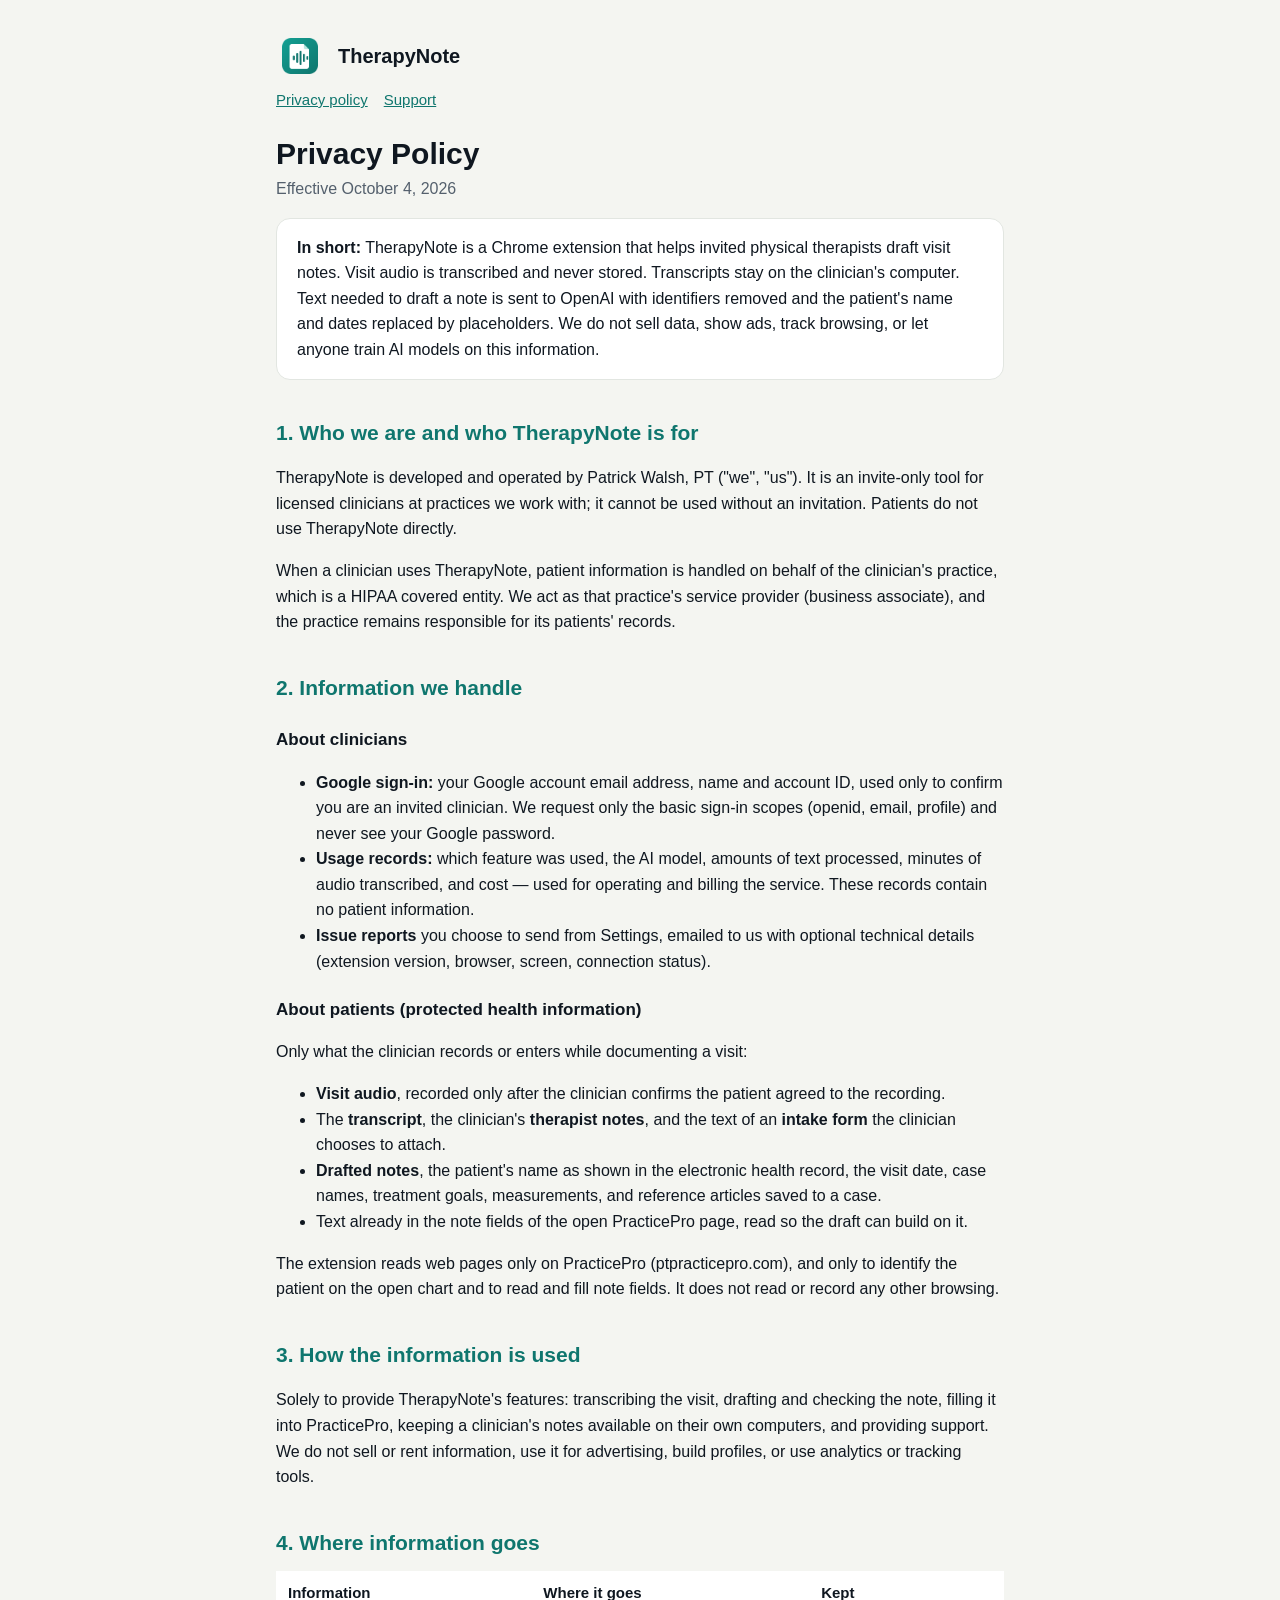
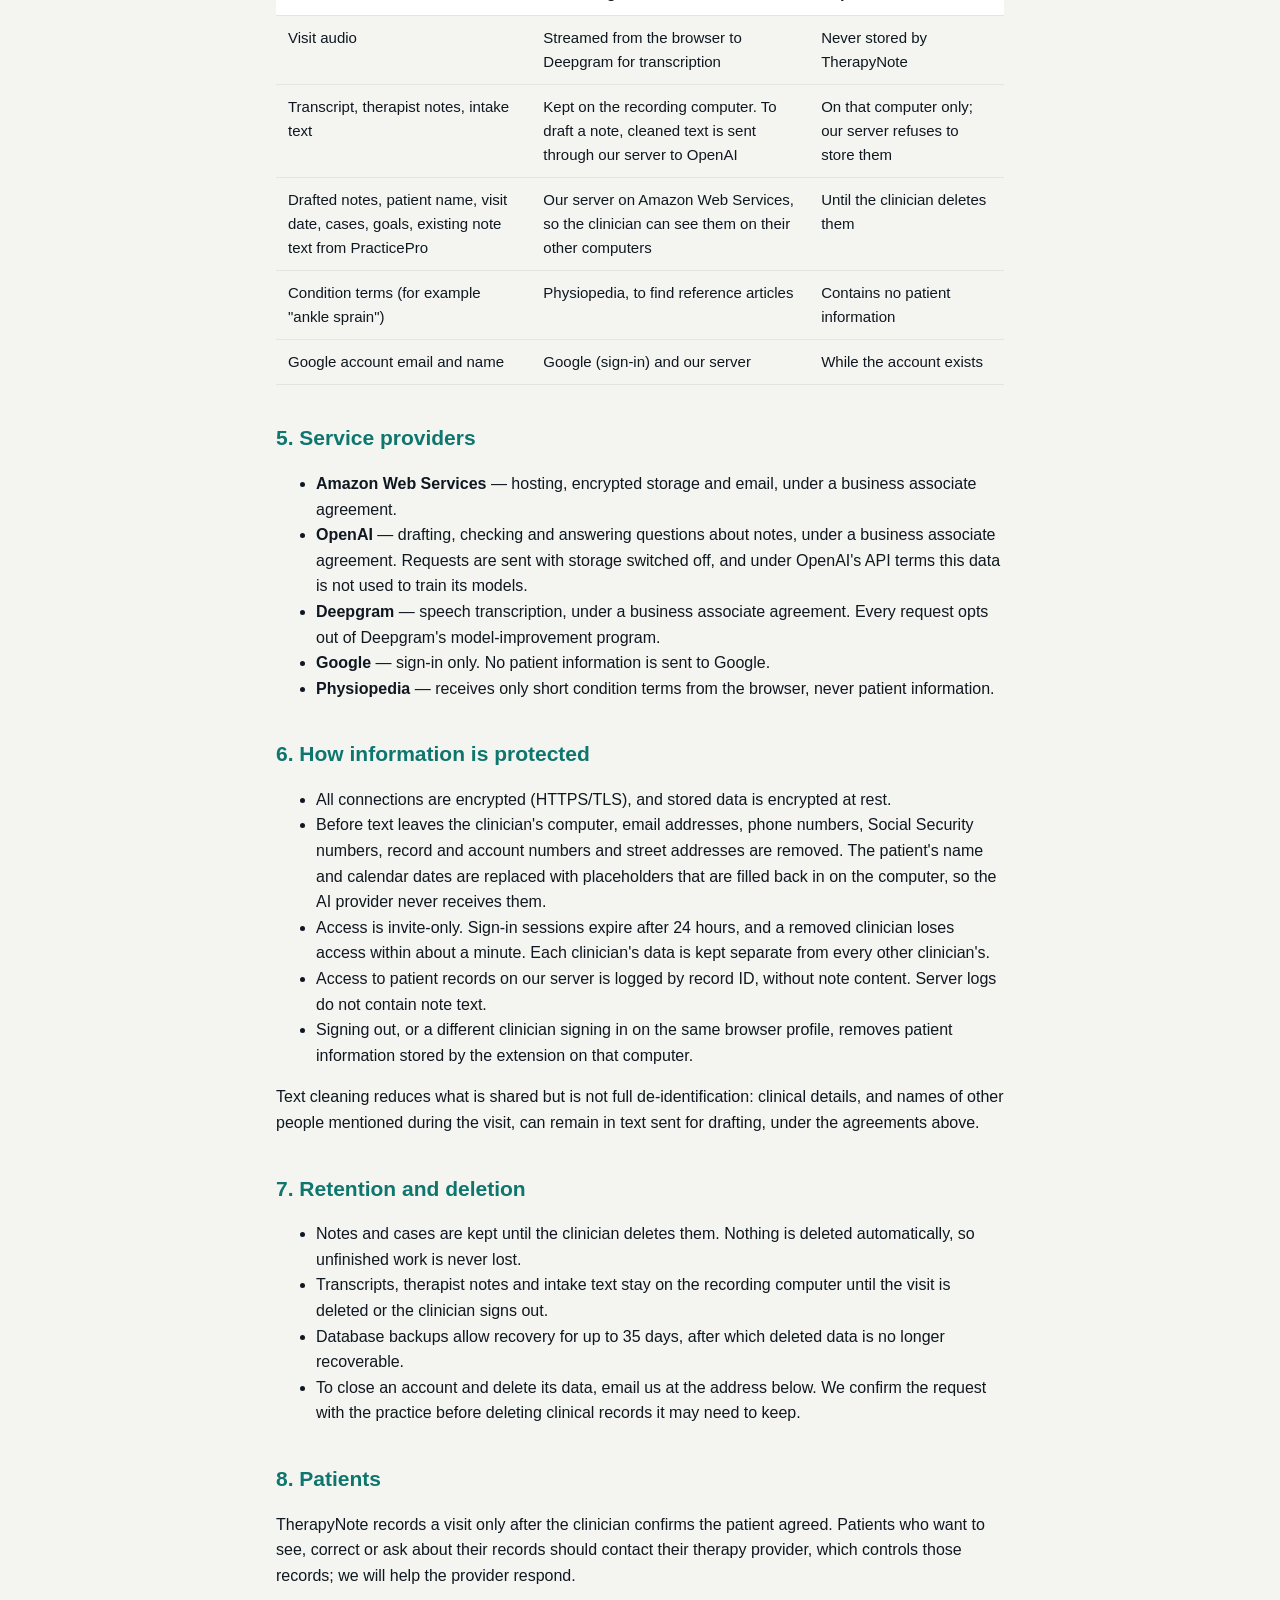
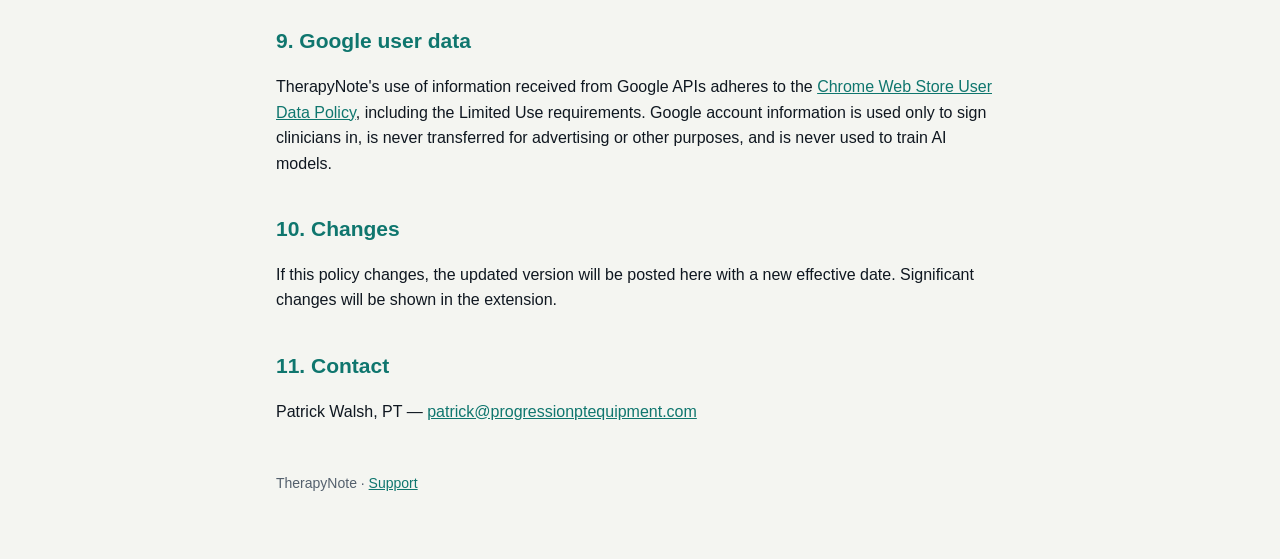
==== index.html @ 8d83c7b3 "Privacy policy and support pages for TherapyNote" ====
<!doctype html>
<html lang="en">
<head>
  <meta charset="utf-8">
  <meta name="viewport" content="width=device-width, initial-scale=1">
  <title>TherapyNote Privacy Policy</title>
  <meta name="description" content="How the TherapyNote Chrome extension handles clinician and patient information.">
  <link rel="icon" href="icon.png">
  <link rel="stylesheet" href="style.css">
</head>
<body>
<main>
  <header><img src="icon.png" alt=""><a href="./">TherapyNote</a></header>
  <nav><a href="./">Privacy policy</a><a href="support.html">Support</a></nav>

  <h1>Privacy Policy</h1>
  <p class="meta">Effective October 4, 2026</p>

  <div class="card">
    <p><strong>In short:</strong> TherapyNote is a Chrome extension that helps invited physical therapists draft visit notes. Visit audio is transcribed and never stored. Transcripts stay on the clinician's computer. Text needed to draft a note is sent to OpenAI with identifiers removed and the patient's name and dates replaced by placeholders. We do not sell data, show ads, track browsing, or let anyone train AI models on this information.</p>
  </div>

  <h2>1. Who we are and who TherapyNote is for</h2>
  <p>TherapyNote is developed and operated by Patrick Walsh, PT ("we", "us"). It is an invite-only tool for licensed clinicians at practices we work with; it cannot be used without an invitation. Patients do not use TherapyNote directly.</p>
  <p>When a clinician uses TherapyNote, patient information is handled on behalf of the clinician's practice, which is a HIPAA covered entity. We act as that practice's service provider (business associate), and the practice remains responsible for its patients' records.</p>

  <h2>2. Information we handle</h2>
  <h3>About clinicians</h3>
  <ul>
    <li><strong>Google sign-in:</strong> your Google account email address, name and account ID, used only to confirm you are an invited clinician. We request only the basic sign-in scopes (openid, email, profile) and never see your Google password.</li>
    <li><strong>Usage records:</strong> which feature was used, the AI model, amounts of text processed, minutes of audio transcribed, and cost — used for operating and billing the service. These records contain no patient information.</li>
    <li><strong>Issue reports</strong> you choose to send from Settings, emailed to us with optional technical details (extension version, browser, screen, connection status).</li>
  </ul>

  <h3>About patients (protected health information)</h3>
  <p>Only what the clinician records or enters while documenting a visit:</p>
  <ul>
    <li><strong>Visit audio</strong>, recorded only after the clinician confirms the patient agreed to the recording.</li>
    <li>The <strong>transcript</strong>, the clinician's <strong>therapist notes</strong>, and the text of an <strong>intake form</strong> the clinician chooses to attach.</li>
    <li><strong>Drafted notes</strong>, the patient's name as shown in the electronic health record, the visit date, case names, treatment goals, measurements, and reference articles saved to a case.</li>
    <li>Text already in the note fields of the open PracticePro page, read so the draft can build on it.</li>
  </ul>
  <p>The extension reads web pages only on PracticePro (ptpracticepro.com), and only to identify the patient on the open chart and to read and fill note fields. It does not read or record any other browsing.</p>

  <h2>3. How the information is used</h2>
  <p>Solely to provide TherapyNote's features: transcribing the visit, drafting and checking the note, filling it into PracticePro, keeping a clinician's notes available on their own computers, and providing support. We do not sell or rent information, use it for advertising, build profiles, or use analytics or tracking tools.</p>

  <h2>4. Where information goes</h2>
  <table>
    <thead><tr><th>Information</th><th>Where it goes</th><th>Kept</th></tr></thead>
    <tbody>
      <tr><td>Visit audio</td><td>Streamed from the browser to Deepgram for transcription</td><td>Never stored by TherapyNote</td></tr>
      <tr><td>Transcript, therapist notes, intake text</td><td>Kept on the recording computer. To draft a note, cleaned text is sent through our server to OpenAI</td><td>On that computer only; our server refuses to store them</td></tr>
      <tr><td>Drafted notes, patient name, visit date, cases, goals, existing note text from PracticePro</td><td>Our server on Amazon Web Services, so the clinician can see them on their other computers</td><td>Until the clinician deletes them</td></tr>
      <tr><td>Condition terms (for example "ankle sprain")</td><td>Physiopedia, to find reference articles</td><td>Contains no patient information</td></tr>
      <tr><td>Google account email and name</td><td>Google (sign-in) and our server</td><td>While the account exists</td></tr>
    </tbody>
  </table>

  <h2>5. Service providers</h2>
  <ul>
    <li><strong>Amazon Web Services</strong> — hosting, encrypted storage and email, under a business associate agreement.</li>
    <li><strong>OpenAI</strong> — drafting, checking and answering questions about notes, under a business associate agreement. Requests are sent with storage switched off, and under OpenAI's API terms this data is not used to train its models.</li>
    <li><strong>Deepgram</strong> — speech transcription, under a business associate agreement. Every request opts out of Deepgram's model-improvement program.</li>
    <li><strong>Google</strong> — sign-in only. No patient information is sent to Google.</li>
    <li><strong>Physiopedia</strong> — receives only short condition terms from the browser, never patient information.</li>
  </ul>

  <h2>6. How information is protected</h2>
  <ul>
    <li>All connections are encrypted (HTTPS/TLS), and stored data is encrypted at rest.</li>
    <li>Before text leaves the clinician's computer, email addresses, phone numbers, Social Security numbers, record and account numbers and street addresses are removed. The patient's name and calendar dates are replaced with placeholders that are filled back in on the computer, so the AI provider never receives them.</li>
    <li>Access is invite-only. Sign-in sessions expire after 24 hours, and a removed clinician loses access within about a minute. Each clinician's data is kept separate from every other clinician's.</li>
    <li>Access to patient records on our server is logged by record ID, without note content. Server logs do not contain note text.</li>
    <li>Signing out, or a different clinician signing in on the same browser profile, removes patient information stored by the extension on that computer.</li>
  </ul>
  <p>Text cleaning reduces what is shared but is not full de-identification: clinical details, and names of other people mentioned during the visit, can remain in text sent for drafting, under the agreements above.</p>

  <h2>7. Retention and deletion</h2>
  <ul>
    <li>Notes and cases are kept until the clinician deletes them. Nothing is deleted automatically, so unfinished work is never lost.</li>
    <li>Transcripts, therapist notes and intake text stay on the recording computer until the visit is deleted or the clinician signs out.</li>
    <li>Database backups allow recovery for up to 35 days, after which deleted data is no longer recoverable.</li>
    <li>To close an account and delete its data, email us at the address below. We confirm the request with the practice before deleting clinical records it may need to keep.</li>
  </ul>

  <h2>8. Patients</h2>
  <p>TherapyNote records a visit only after the clinician confirms the patient agreed. Patients who want to see, correct or ask about their records should contact their therapy provider, which controls those records; we will help the provider respond.</p>

  <h2>9. Google user data</h2>
  <p>TherapyNote's use of information received from Google APIs adheres to the <a href="https://developer.chrome.com/docs/webstore/program-policies/policies">Chrome Web Store User Data Policy</a>, including the Limited Use requirements. Google account information is used only to sign clinicians in, is never transferred for advertising or other purposes, and is never used to train AI models.</p>

  <h2>10. Changes</h2>
  <p>If this policy changes, the updated version will be posted here with a new effective date. Significant changes will be shown in the extension.</p>

  <h2>11. Contact</h2>
  <p>Patrick Walsh, PT — <a href="mailto:patrick@progressionptequipment.com">patrick@progressionptequipment.com</a></p>

  <footer>TherapyNote · <a href="support.html">Support</a></footer>
</main>
</body>
</html>
---- style.css ----
:root {
  --ink: #0f1720;
  --muted: #54606d;
  --teal: #0f766e;
  --bg: #f4f5f1;
  --card: #ffffff;
  --line: #e2e6e1;
  color-scheme: light;
}
@media (prefers-color-scheme: dark) {
  :root:not([data-theme="light"]) {
    --ink: #e8ecea;
    --muted: #a4b0ad;
    --teal: #5cc7b8;
    --bg: #111716;
    --card: #182120;
    --line: #2a3533;
    color-scheme: dark;
  }
}
* { box-sizing: border-box; }
body {
  margin: 0;
  background: var(--bg);
  color: var(--ink);
  font: 16px/1.6 -apple-system, BlinkMacSystemFont, "Segoe UI", Roboto, Arial, sans-serif;
}
main { max-width: 760px; margin: 0 auto; padding: 32px 16px 64px; }
header { display: flex; align-items: center; gap: 14px; margin-bottom: 8px; }
header img { width: 48px; height: 48px; }
header a { color: inherit; text-decoration: none; font-weight: 700; font-size: 20px; }
nav { margin: 0 0 24px; font-size: 15px; }
nav a { color: var(--teal); margin-right: 16px; }
h1 { font-size: 30px; line-height: 1.2; margin: 24px 0 4px; }
h2 { font-size: 21px; margin: 36px 0 8px; color: var(--teal); }
h3 { font-size: 17px; margin: 22px 0 6px; }
p, li { color: var(--ink); }
.meta { color: var(--muted); margin-top: 0; }
.card { background: var(--card); border: 1px solid var(--line); border-radius: 14px; padding: 16px 20px; margin: 16px 0; }
.card p:first-child { margin-top: 0; }
.card p:last-child { margin-bottom: 0; }
table { width: 100%; border-collapse: collapse; font-size: 15px; margin: 12px 0; display: block; overflow-x: auto; }
th, td { text-align: left; vertical-align: top; padding: 10px 12px; border-bottom: 1px solid var(--line); }
th { background: var(--card); }
a { color: var(--teal); }
footer { margin-top: 48px; color: var(--muted); font-size: 14px; }
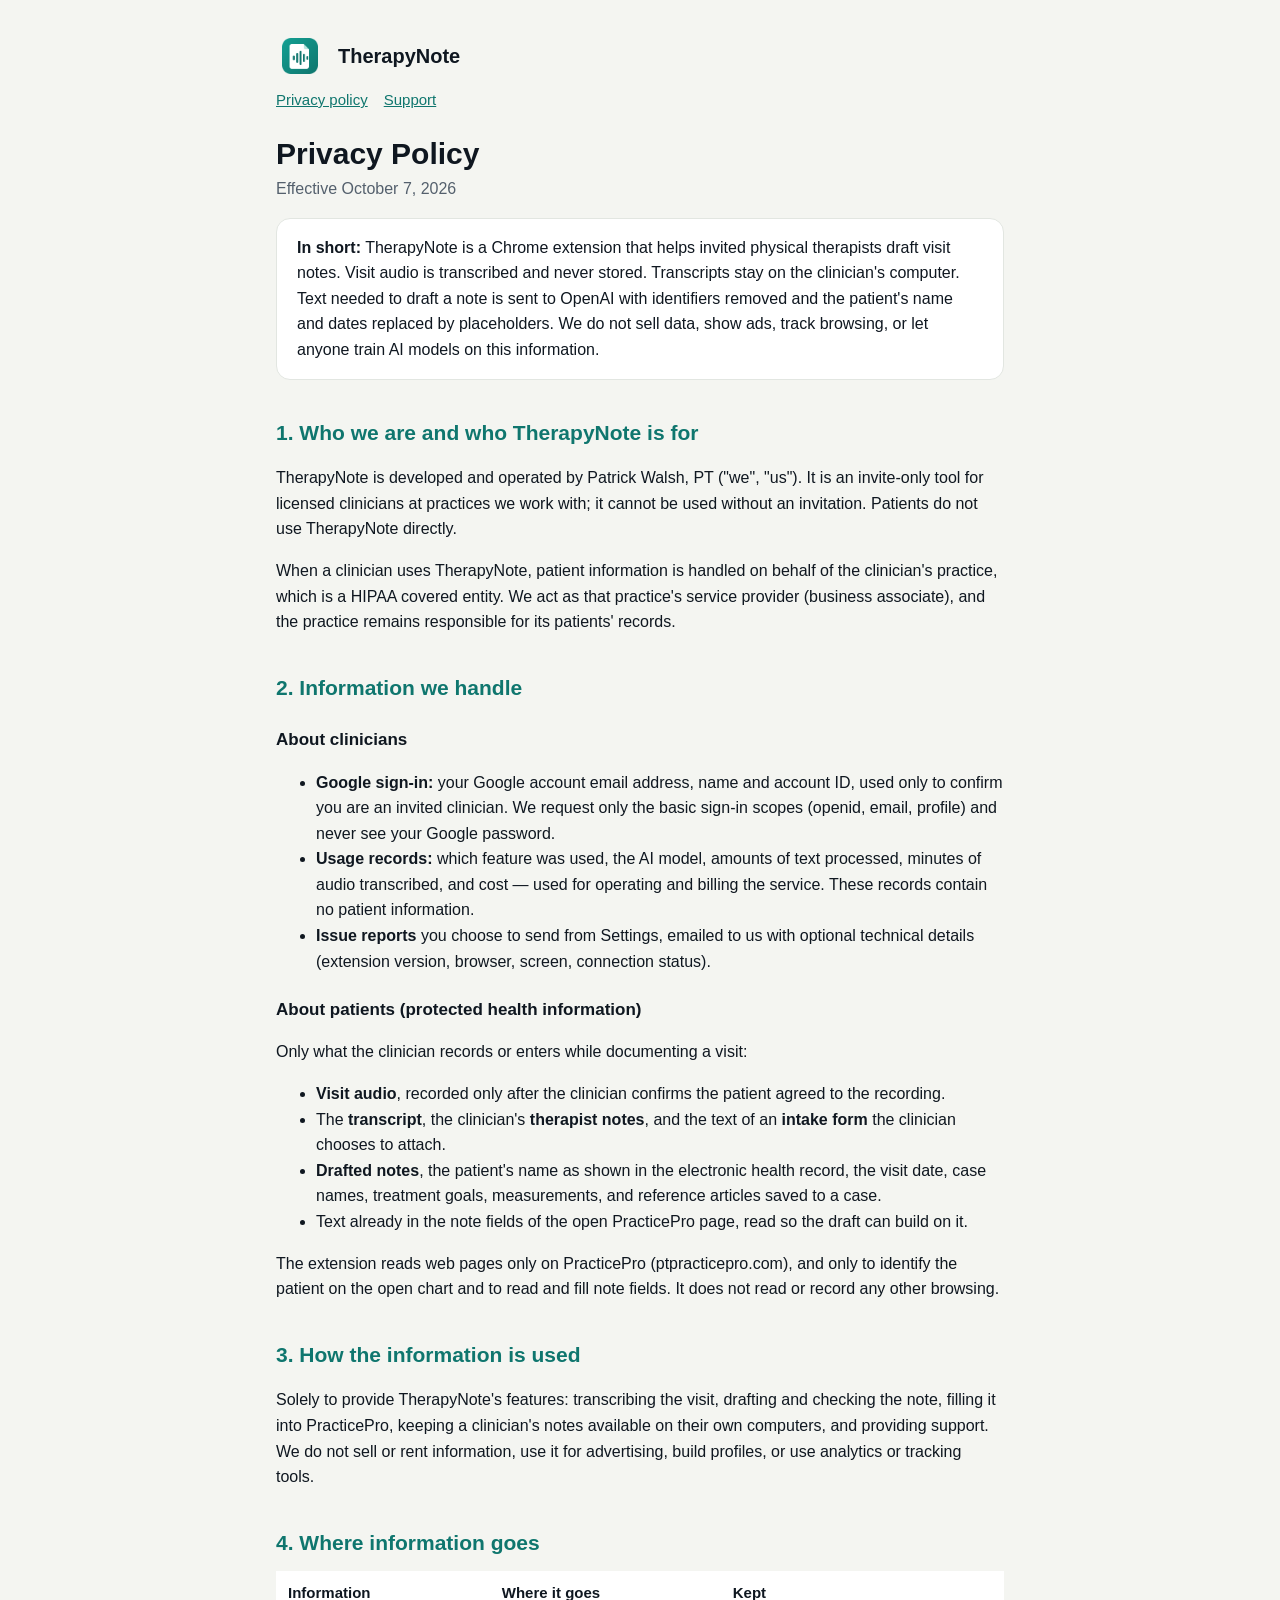
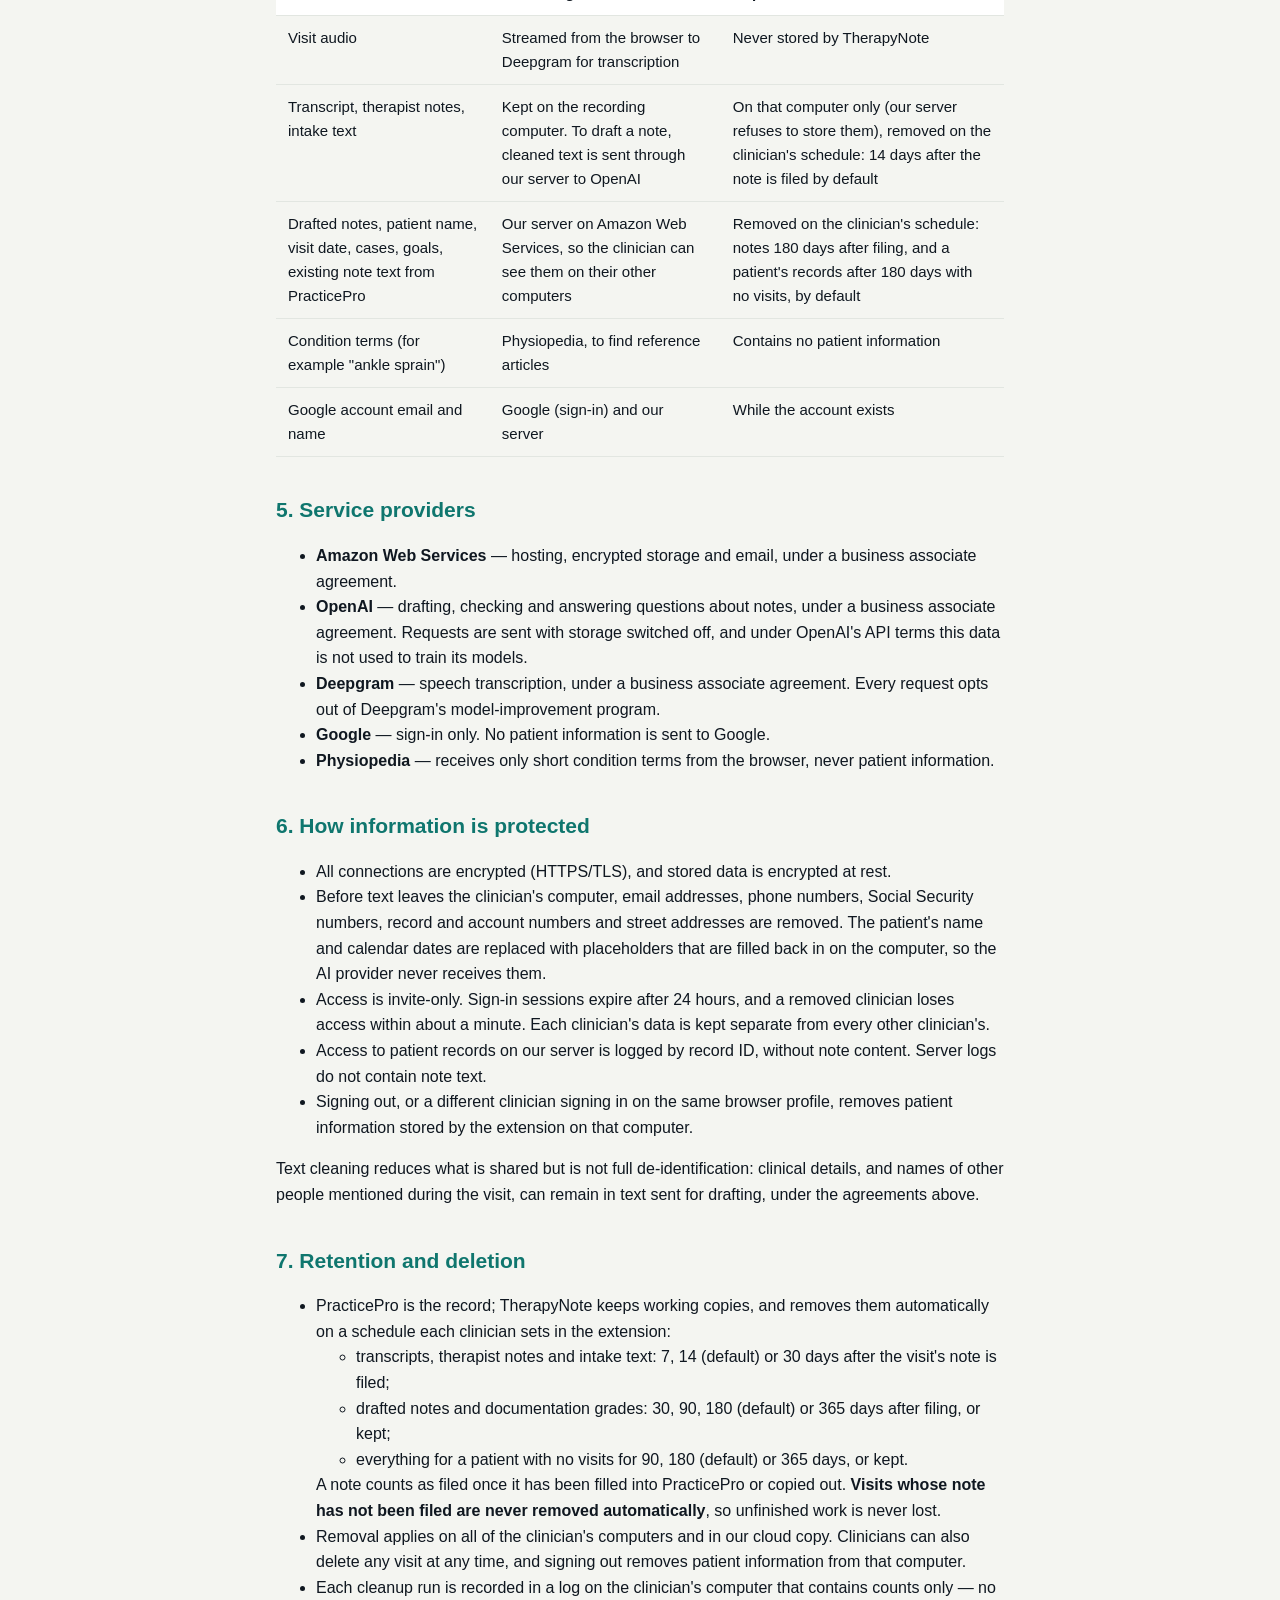
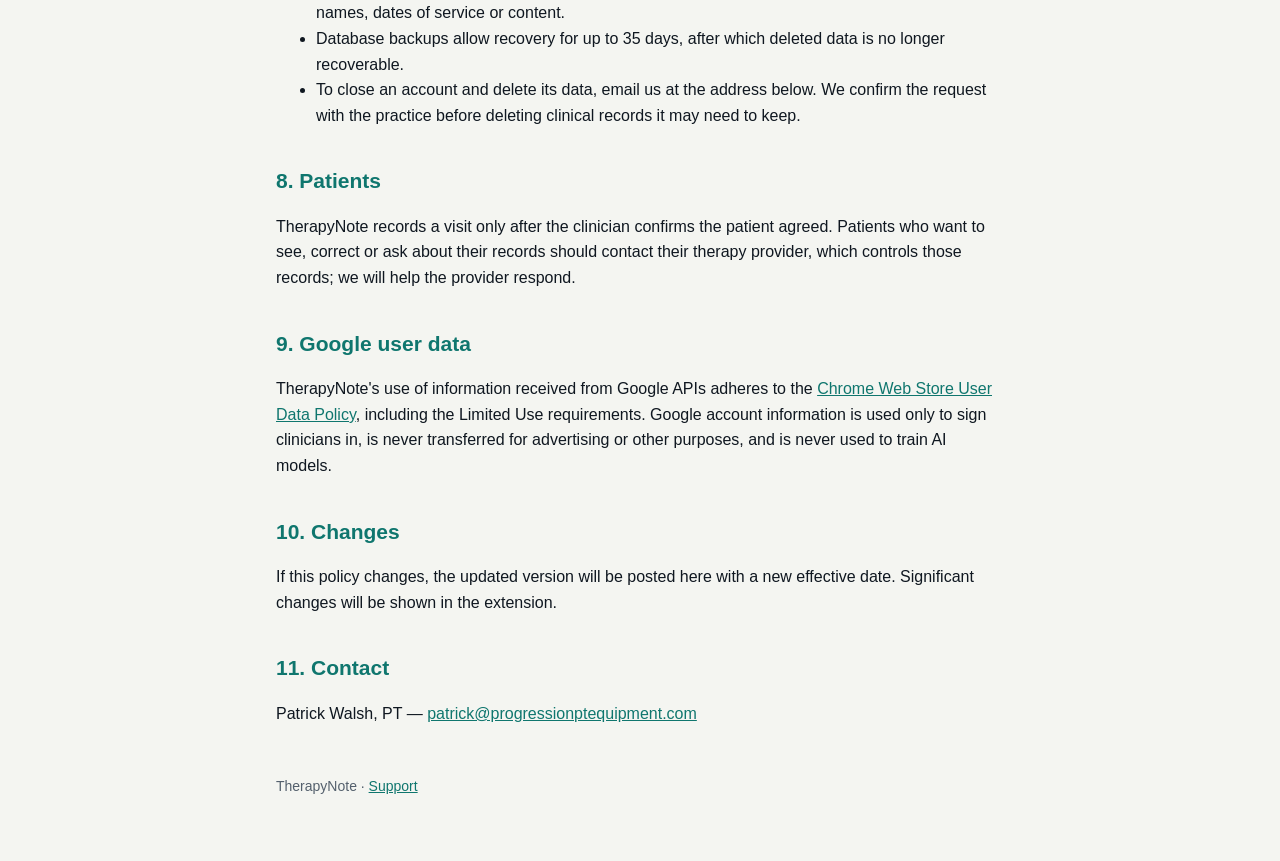
==== commit eb5218b9: "Describe automatic data retention" ====
--- a/index.html
+++ b/index.html
@@ -14,7 +14,7 @@
   <nav><a href="./">Privacy policy</a><a href="support.html">Support</a></nav>
 
   <h1>Privacy Policy</h1>
-  <p class="meta">Effective October 4, 2026</p>
+  <p class="meta">Effective October 7, 2026</p>
 
   <div class="card">
     <p><strong>In short:</strong> TherapyNote is a Chrome extension that helps invited physical therapists draft visit notes. Visit audio is transcribed and never stored. Transcripts stay on the clinician's computer. Text needed to draft a note is sent to OpenAI with identifiers removed and the patient's name and dates replaced by placeholders. We do not sell data, show ads, track browsing, or let anyone train AI models on this information.</p>
@@ -50,8 +50,8 @@
     <thead><tr><th>Information</th><th>Where it goes</th><th>Kept</th></tr></thead>
     <tbody>
       <tr><td>Visit audio</td><td>Streamed from the browser to Deepgram for transcription</td><td>Never stored by TherapyNote</td></tr>
-      <tr><td>Transcript, therapist notes, intake text</td><td>Kept on the recording computer. To draft a note, cleaned text is sent through our server to OpenAI</td><td>On that computer only; our server refuses to store them</td></tr>
-      <tr><td>Drafted notes, patient name, visit date, cases, goals, existing note text from PracticePro</td><td>Our server on Amazon Web Services, so the clinician can see them on their other computers</td><td>Until the clinician deletes them</td></tr>
+      <tr><td>Transcript, therapist notes, intake text</td><td>Kept on the recording computer. To draft a note, cleaned text is sent through our server to OpenAI</td><td>On that computer only (our server refuses to store them), removed on the clinician's schedule: 14 days after the note is filed by default</td></tr>
+      <tr><td>Drafted notes, patient name, visit date, cases, goals, existing note text from PracticePro</td><td>Our server on Amazon Web Services, so the clinician can see them on their other computers</td><td>Removed on the clinician's schedule: notes 180 days after filing, and a patient's records after 180 days with no visits, by default</td></tr>
       <tr><td>Condition terms (for example "ankle sprain")</td><td>Physiopedia, to find reference articles</td><td>Contains no patient information</td></tr>
       <tr><td>Google account email and name</td><td>Google (sign-in) and our server</td><td>While the account exists</td></tr>
     </tbody>
@@ -78,8 +78,15 @@
 
   <h2>7. Retention and deletion</h2>
   <ul>
-    <li>Notes and cases are kept until the clinician deletes them. Nothing is deleted automatically, so unfinished work is never lost.</li>
-    <li>Transcripts, therapist notes and intake text stay on the recording computer until the visit is deleted or the clinician signs out.</li>
+    <li>PracticePro is the record; TherapyNote keeps working copies, and removes them automatically on a schedule each clinician sets in the extension:
+      <ul>
+        <li>transcripts, therapist notes and intake text: 7, 14 (default) or 30 days after the visit's note is filed;</li>
+        <li>drafted notes and documentation grades: 30, 90, 180 (default) or 365 days after filing, or kept;</li>
+        <li>everything for a patient with no visits for 90, 180 (default) or 365 days, or kept.</li>
+      </ul>
+      A note counts as filed once it has been filled into PracticePro or copied out. <strong>Visits whose note has not been filed are never removed automatically</strong>, so unfinished work is never lost.</li>
+    <li>Removal applies on all of the clinician's computers and in our cloud copy. Clinicians can also delete any visit at any time, and signing out removes patient information from that computer.</li>
+    <li>Each cleanup run is recorded in a log on the clinician's computer that contains counts only — no names, dates of service or content.</li>
     <li>Database backups allow recovery for up to 35 days, after which deleted data is no longer recoverable.</li>
     <li>To close an account and delete its data, email us at the address below. We confirm the request with the practice before deleting clinical records it may need to keep.</li>
   </ul>
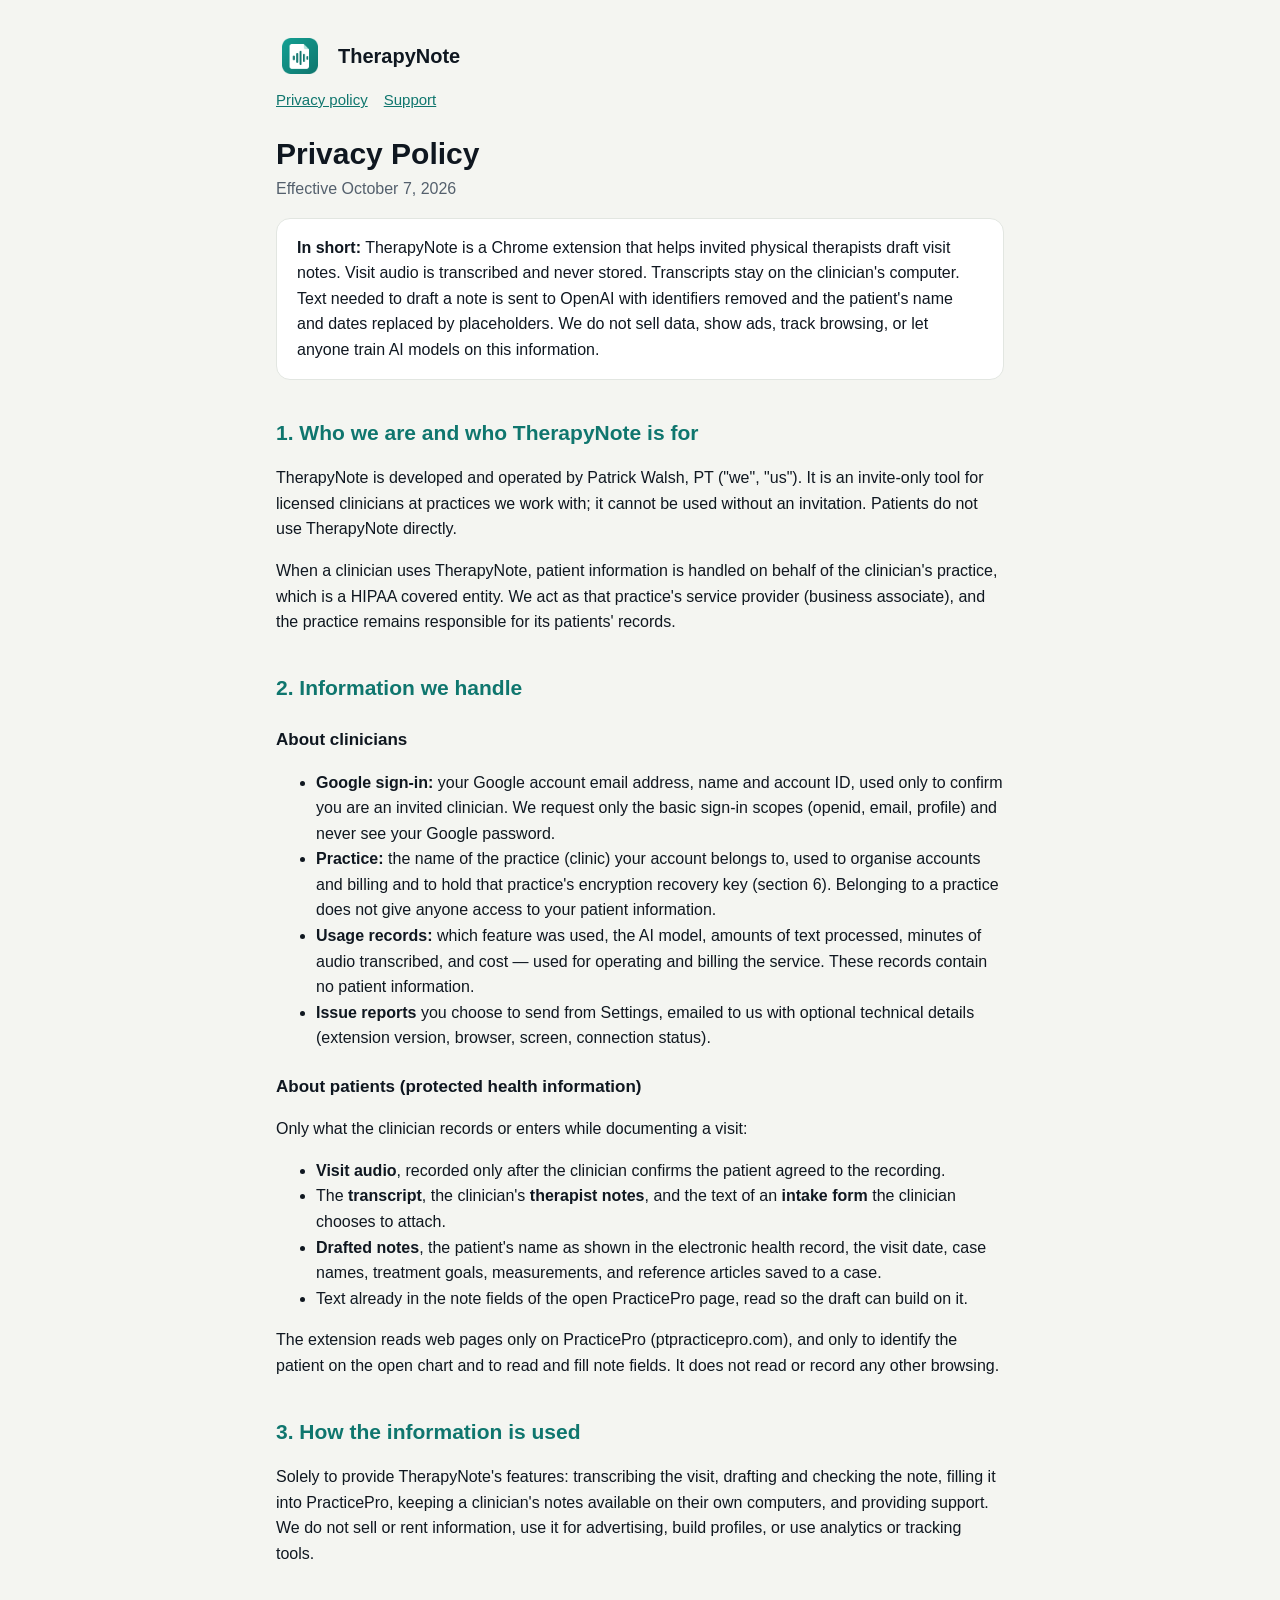
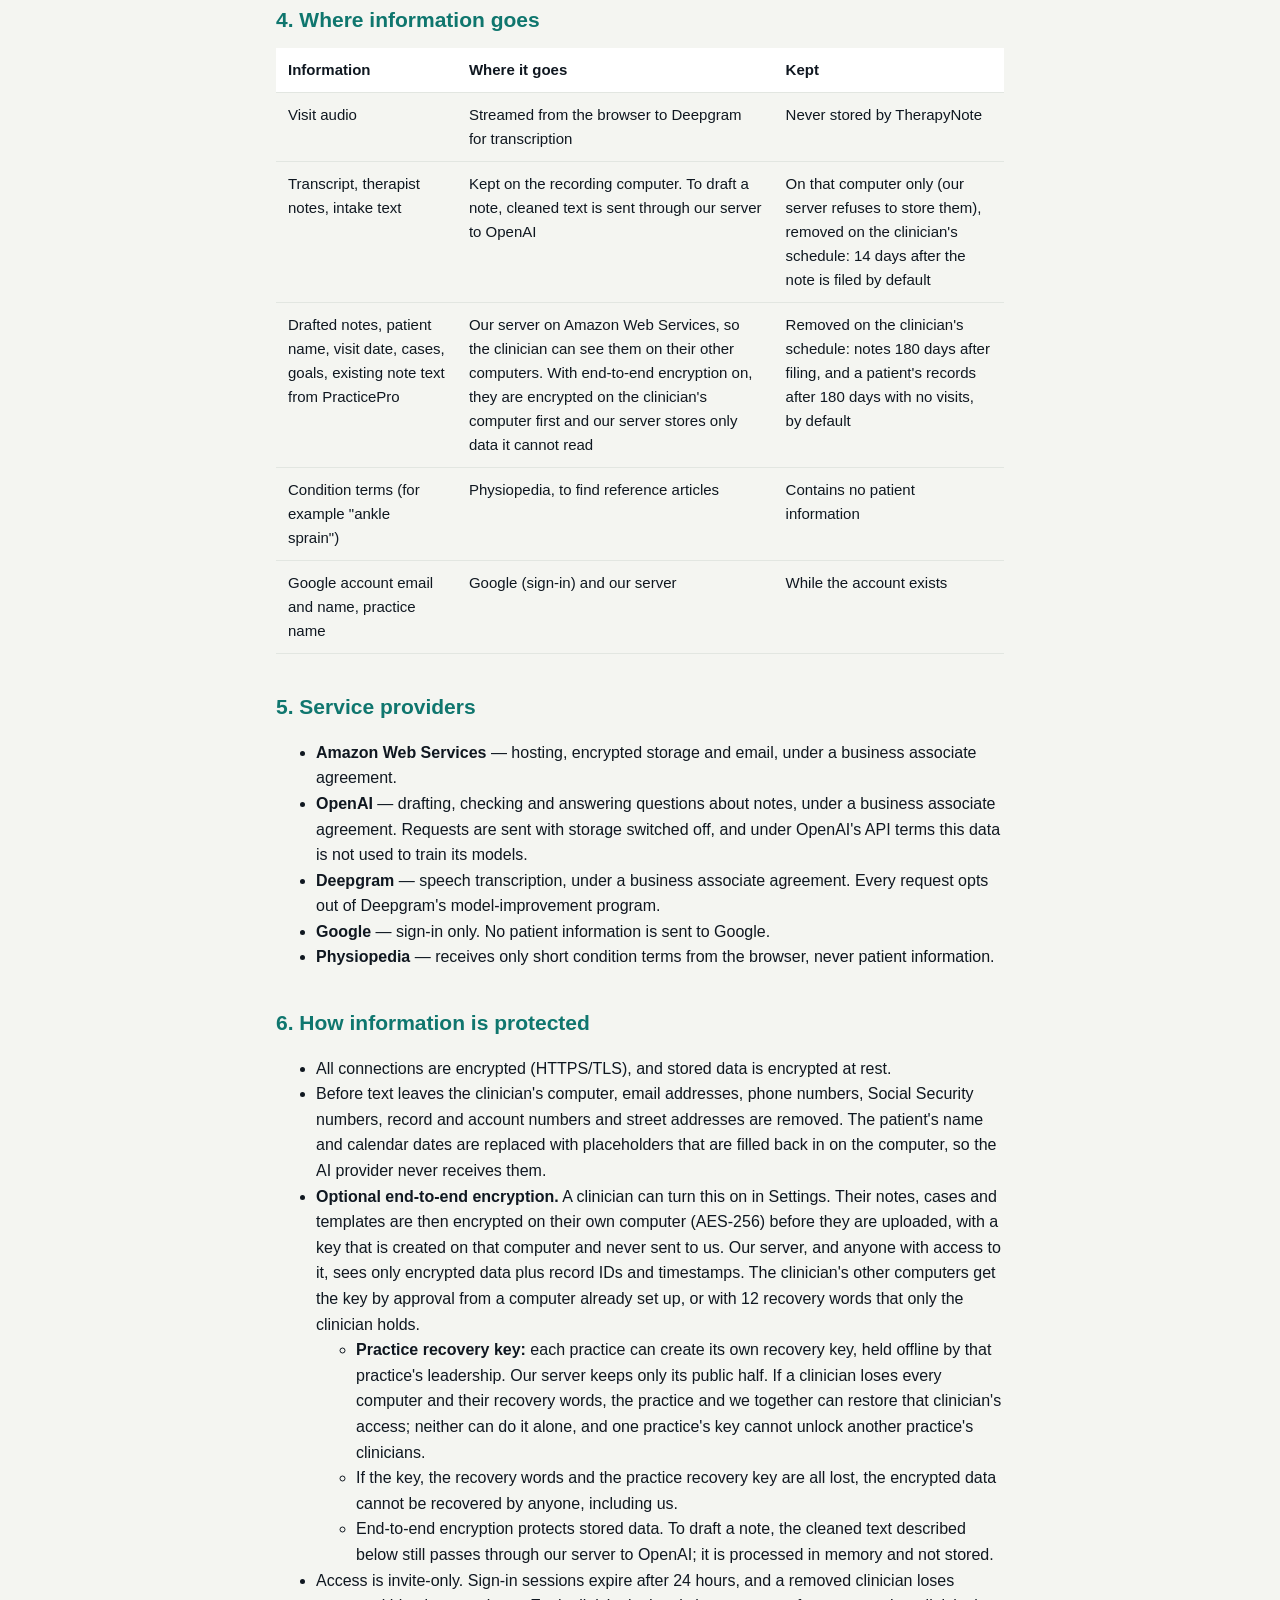
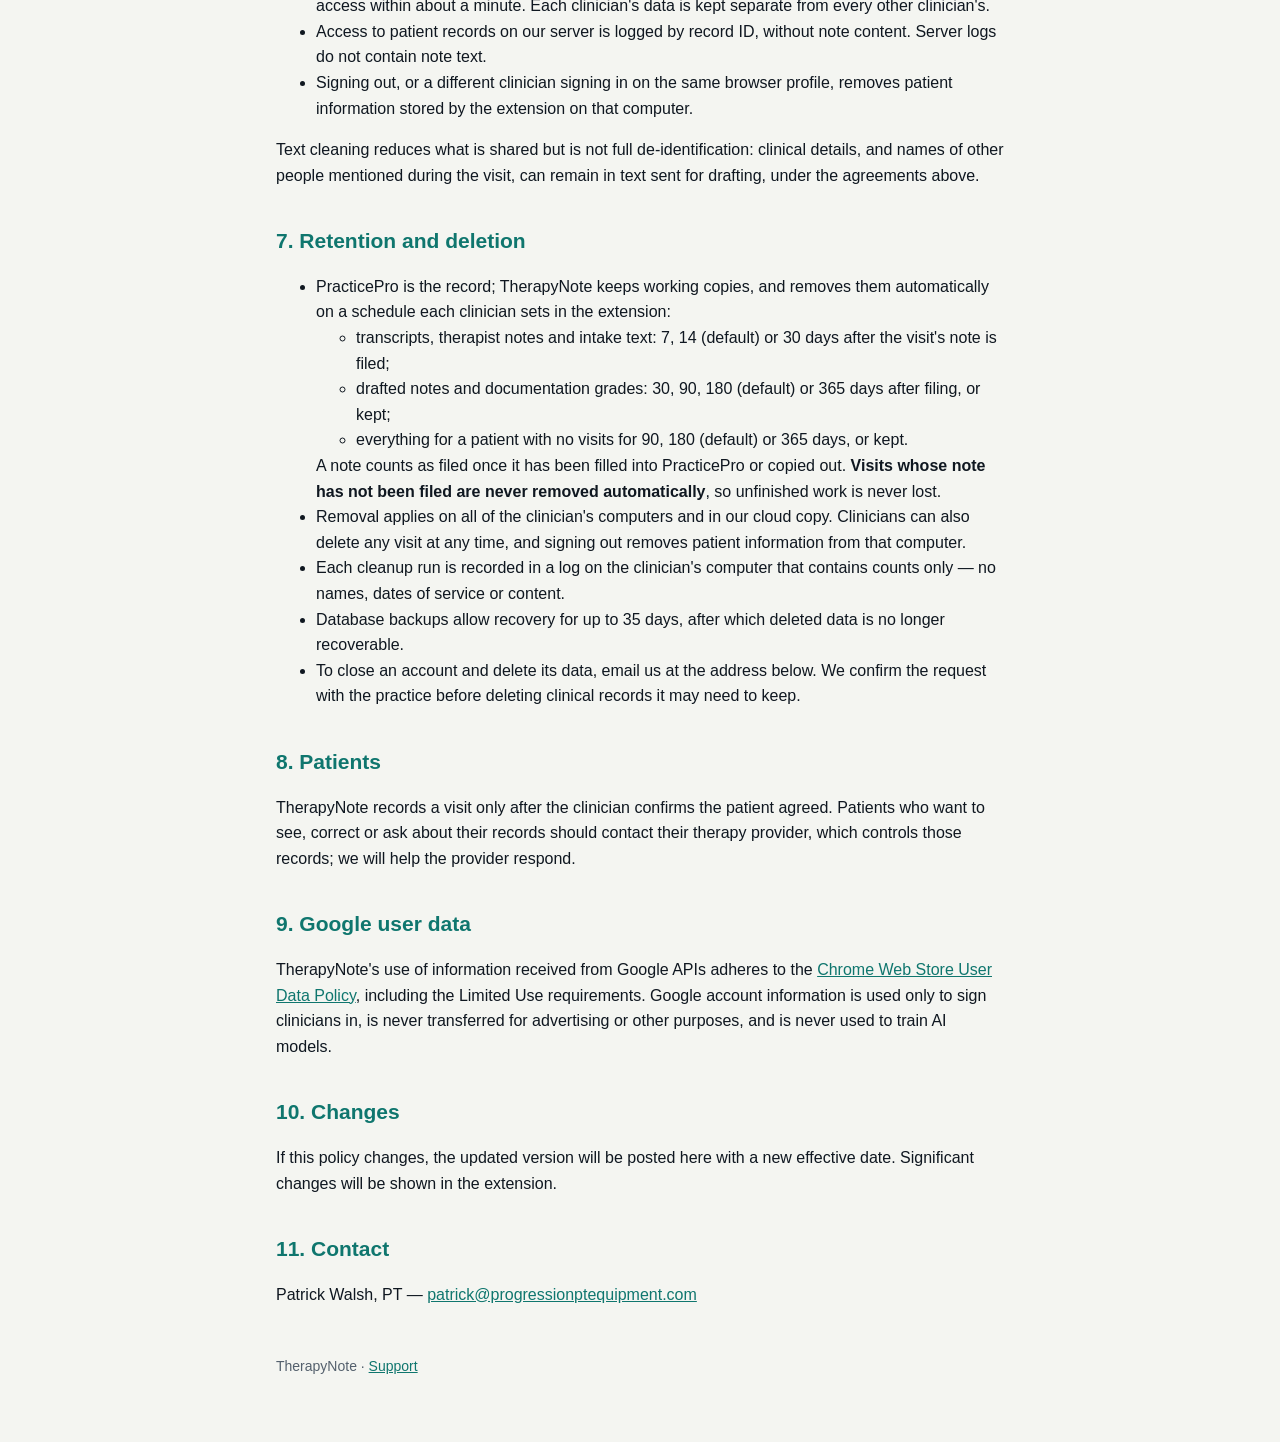
==== commit 1936a329: "Add practice membership and optional end-to-end encryption Co-Authored-By: Claude Opus 5.5 <noreply@" ====
--- a/index.html
+++ b/index.html
@@ -28,6 +28,7 @@
   <h3>About clinicians</h3>
   <ul>
     <li><strong>Google sign-in:</strong> your Google account email address, name and account ID, used only to confirm you are an invited clinician. We request only the basic sign-in scopes (openid, email, profile) and never see your Google password.</li>
+    <li><strong>Practice:</strong> the name of the practice (clinic) your account belongs to, used to organise accounts and billing and to hold that practice's encryption recovery key (section 6). Belonging to a practice does not give anyone access to your patient information.</li>
     <li><strong>Usage records:</strong> which feature was used, the AI model, amounts of text processed, minutes of audio transcribed, and cost — used for operating and billing the service. These records contain no patient information.</li>
     <li><strong>Issue reports</strong> you choose to send from Settings, emailed to us with optional technical details (extension version, browser, screen, connection status).</li>
   </ul>
@@ -51,9 +52,9 @@
     <tbody>
       <tr><td>Visit audio</td><td>Streamed from the browser to Deepgram for transcription</td><td>Never stored by TherapyNote</td></tr>
       <tr><td>Transcript, therapist notes, intake text</td><td>Kept on the recording computer. To draft a note, cleaned text is sent through our server to OpenAI</td><td>On that computer only (our server refuses to store them), removed on the clinician's schedule: 14 days after the note is filed by default</td></tr>
-      <tr><td>Drafted notes, patient name, visit date, cases, goals, existing note text from PracticePro</td><td>Our server on Amazon Web Services, so the clinician can see them on their other computers</td><td>Removed on the clinician's schedule: notes 180 days after filing, and a patient's records after 180 days with no visits, by default</td></tr>
+      <tr><td>Drafted notes, patient name, visit date, cases, goals, existing note text from PracticePro</td><td>Our server on Amazon Web Services, so the clinician can see them on their other computers. With end-to-end encryption on, they are encrypted on the clinician's computer first and our server stores only data it cannot read</td><td>Removed on the clinician's schedule: notes 180 days after filing, and a patient's records after 180 days with no visits, by default</td></tr>
       <tr><td>Condition terms (for example "ankle sprain")</td><td>Physiopedia, to find reference articles</td><td>Contains no patient information</td></tr>
-      <tr><td>Google account email and name</td><td>Google (sign-in) and our server</td><td>While the account exists</td></tr>
+      <tr><td>Google account email and name, practice name</td><td>Google (sign-in) and our server</td><td>While the account exists</td></tr>
     </tbody>
   </table>
 
@@ -70,6 +71,12 @@
   <ul>
     <li>All connections are encrypted (HTTPS/TLS), and stored data is encrypted at rest.</li>
     <li>Before text leaves the clinician's computer, email addresses, phone numbers, Social Security numbers, record and account numbers and street addresses are removed. The patient's name and calendar dates are replaced with placeholders that are filled back in on the computer, so the AI provider never receives them.</li>
+    <li><strong>Optional end-to-end encryption.</strong> A clinician can turn this on in Settings. Their notes, cases and templates are then encrypted on their own computer (AES-256) before they are uploaded, with a key that is created on that computer and never sent to us. Our server, and anyone with access to it, sees only encrypted data plus record IDs and timestamps. The clinician's other computers get the key by approval from a computer already set up, or with 12 recovery words that only the clinician holds.
+      <ul>
+        <li><strong>Practice recovery key:</strong> each practice can create its own recovery key, held offline by that practice's leadership. Our server keeps only its public half. If a clinician loses every computer and their recovery words, the practice and we together can restore that clinician's access; neither can do it alone, and one practice's key cannot unlock another practice's clinicians.</li>
+        <li>If the key, the recovery words and the practice recovery key are all lost, the encrypted data cannot be recovered by anyone, including us.</li>
+        <li>End-to-end encryption protects stored data. To draft a note, the cleaned text described below still passes through our server to OpenAI; it is processed in memory and not stored.</li>
+      </ul></li>
     <li>Access is invite-only. Sign-in sessions expire after 24 hours, and a removed clinician loses access within about a minute. Each clinician's data is kept separate from every other clinician's.</li>
     <li>Access to patient records on our server is logged by record ID, without note content. Server logs do not contain note text.</li>
     <li>Signing out, or a different clinician signing in on the same browser profile, removes patient information stored by the extension on that computer.</li>
